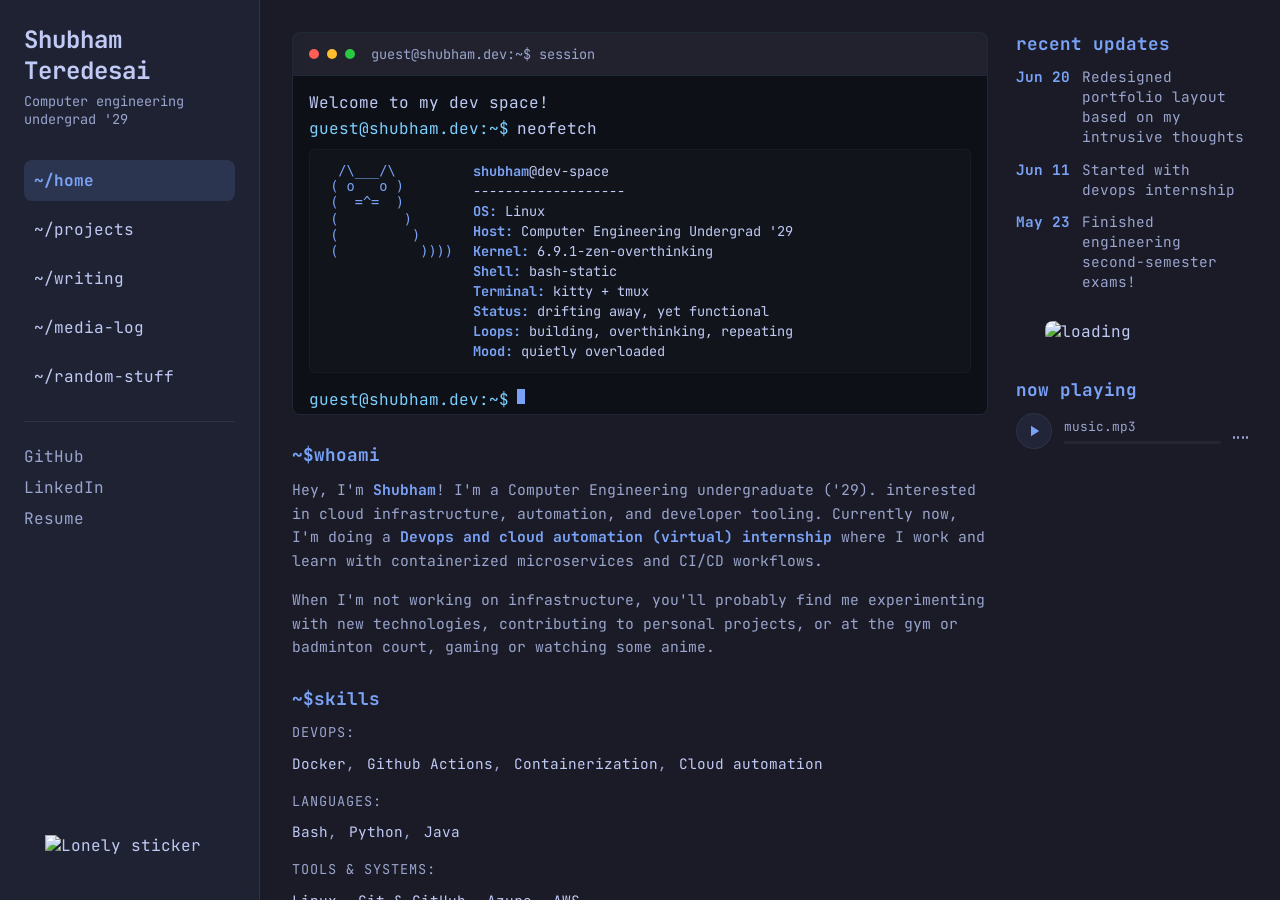
==== index.html @ e775e460 "Add files via upload" ====
<!doctype html>
<html lang="en">
  <head>
    <meta charset="UTF-8" />
    <meta name="viewport" content="width=device-width, initial-scale=1.0" />
    <title>Shubham | Dev Space</title>
    <link rel="preconnect" href="https://fonts.googleapis.com" />
    <link rel="preconnect" href="https://fonts.gstatic.com" crossorigin />
    <link
      href="https://fonts.googleapis.com/css2?family=JetBrains+Mono:ital,wght@0,100..800;1,100..800&display=swap"
      rel="stylesheet"
    />
    <link rel="stylesheet" href="style.css" />
  </head>
  <body>
    <!-- SIDEBAR -->
    <aside class="sidebar">
      <div class="sidebar-header">
        <h2>Shubham Teredesai</h2>
        <p>Computer engineering undergrad '29</p>
      </div>

      <nav class="sidebar-nav">
        <a class="nav-link active" data-tab="home">~/home</a>
        <a class="nav-link" data-tab="projects">~/projects</a>
        <a class="nav-link" data-tab="writing">~/writing</a>
        <a class="nav-link" data-tab="media-log">~/media-log</a>
        <a class="nav-link" data-tab="random-stuff">~/random-stuff</a>
      </nav>

      <div class="sidebar-divider"></div>

      <div class="sidebar-links">
        <a href="https://github.com/iamclickify" target="_blank" rel="noopener"
          >GitHub</a
        >
        <a
          href="https://www.linkedin.com/in/shubham-teredesai/"
          target="_blank"
          rel="noopener"
          >LinkedIn</a
        >
        <a href="#">Resume</a>
      </div>

      <div class="sidebar-gif">
        <img src="assets/lonely-lonely-lonely.gif" alt="Lonely sticker" />
      </div>
    </aside>

    <!-- MAIN -->
    <main class="main">
      <div class="home-grid">
        <!-- CENTER COLUMN (WIDE) -->
        <div class="center-column">
          <!-- TERMINAL -->
          <section class="terminal-module">
            <div class="terminal-header">
              <span class="dot red"></span>
              <span class="dot yellow"></span>
              <span class="dot green"></span>
              <span class="terminal-title">guest@shubham.dev:~$ session</span>
            </div>

            <div class="terminal" id="terminal-body">
              <div id="terminal-output">
                <div class="line-msg">Welcome to my dev space!</div>
                <div class="line">
                  <span class="prompt">guest@shubham.dev:~$</span>
                  <span class="cmd">neofetch</span>
                </div>

                <div class="neofetch-container">
                  <pre class="neofetch-logo">
  /\___/\
 ( o   o )
 (  =^=  )
 (        )
 (         )
 (          ))))
                </pre
                  >
                  <div class="neofetch-info">
                    <div><span class="info-label">shubham</span>@dev-space</div>
                    <div>-------------------</div>
                    <div><span class="info-label">OS:</span> Linux</div>
                    <div>
                      <span class="info-label">Host:</span> Computer Engineering
                      Undergrad '29
                    </div>
                    <div>
                      <span class="info-label">Kernel:</span>
                      6.9.1-zen-overthinking
                    </div>
                    <div>
                      <span class="info-label">Shell:</span> bash-static
                    </div>
                    <div>
                      <span class="info-label">Terminal:</span> kitty + tmux
                    </div>
                    <div>
                      <span class="info-label">Status:</span> drifting away, yet
                      functional
                    </div>
                    <div>
                      <span class="info-label">Loops:</span> building,
                      overthinking, repeating
                    </div>
                    <div>
                      <span class="info-label">Mood:</span> quietly overloaded
                    </div>
                  </div>
                </div>
              </div>

              <div class="line">
                <span class="prompt">guest@shubham.dev:~$</span>
                <span class="cursor"></span>
              </div>
            </div>
          </section>

          <!-- BIO -->
          <section class="bio-module">
            <h3>~$whoami</h3>
            <div class="bio-content">
              <p>
                Hey, I'm <span class="highlight">Shubham</span>! I'm a Computer
                Engineering undergraduate ('29). interested in cloud
                infrastructure, automation, and developer tooling. Currently
                now, I'm doing a
                <span class="highlight"
                  >Devops and cloud automation (virtual) internship</span
                >
                where I work and learn with containerized microservices and
                CI/CD workflows.
              </p>
              <p>
                When I'm not working on infrastructure, you'll
                probably find me experimenting with new technologies,
                contributing to personal projects, or at the gym or badminton
                court, gaming or watching some anime.
              </p>
            </div>
          </section>

          <!-- SKILLS -->
          <section class="skills-module">
            <h3>~$skills</h3>
            <div class="skills-content">
              <div class="skills-group">
                <span class="skills-group-title">devops:</span>
                <div class="skills-list">
                  <span class="skill-badge">Docker</span>
                  <span class="skill-badge">Github Actions</span>
                  <span class="skill-badge">Containerization</span>
                  <span class="skill-badge">Cloud automation</span>
                </div>
              </div>
              <div class="skills-group">
                <span class="skills-group-title">languages:</span>
                <div class="skills-list">
                  <span class="skill-badge">Bash</span>
                  <span class="skill-badge">Python</span>
                  <span class="skill-badge">Java</span>
                </div>
              </div>
              <div class="skills-group">
                <span class="skills-group-title">tools & systems:</span>
                <div class="skills-list">
                  <span class="skill-badge">Linux</span>
                  <span class="skill-badge">Git & GitHub</span>
                  <span class="skill-badge">Azure</span>
                  <span class="skill-badge">AWS</span>
                </div>
              </div>
            </div>
          </section>
        </div>

        <!-- RIGHT COLUMN (NARROW) -->
        <div class="right-column">
          <!-- RECENT UPDATES -->
          <section class="updates-module">
            <h3>recent updates</h3>
            <ul class="updates-list">
              <li>
                <span class="update-date">Jun 20</span>
                <span class="update-text"
                  >Redesigned portfolio layout based on my intrusive
                  thoughts</span
                >
              </li>

              <li>
                <span class="update-date">Jun 11</span>
                <span class="update-text">Started with devops internship</span>
              </li>
              <li>
                <span class="update-date">May 23</span>
                <span class="update-text"
                  >Finished engineering second-semester exams!</span
                >
              </li>
            </ul>
          </section>

          <!-- COZY GIF -->
          <div class="cozy-gif-container">
            <img src="assets/hii-hello.gif" alt="loading" />
          </div>

          <!-- NOW PLAYING -->
          <section class="music-module">
            <h3>now playing</h3>
            <div class="music-player">
              <audio
                id="audio-player"
                src="assets/Prayer Instrumental 128KBPS.mp3"
                loop
              ></audio>

              <button class="music-btn" id="play-btn" aria-label="Play/Pause">
                <svg class="play-icon" viewBox="0 0 24 24" id="play-icon">
                  <path d="M8 5v14l11-7z" fill="currentColor" />
                </svg>
                <svg
                  class="pause-icon hidden"
                  viewBox="0 0 24 24"
                  id="pause-icon"
                >
                  <path
                    d="M6 19h4V5H6v14zm8-14v14h4V5h-4z"
                    fill="currentColor"
                  />
                </svg>
              </button>

              <div class="music-details">
                <span class="music-title">music.mp3</span>
                <div class="music-progress" id="progress-container">
                  <div class="music-progress-bar" id="progress-bar"></div>
                </div>
              </div>

              <div class="music-visualizer" id="visualizer">
                <span class="bar"></span>
                <span class="bar"></span>
                <span class="bar"></span>
                <span class="bar"></span>
              </div>
            </div>
          </section>
        </div>
      </div>
    </main>

    <script src="script.js"></script>
  </body>
</html>
---- style.css ----
:root {
  --bg: #1a1b26;
  --text: #c0caf5;
  --text-muted: #9aa5ce;
  --accent: #7aa2f7;
  --ok: #3fb950;
  --warn: #d29922;
  --error: #f85149;
}

/* RESET */
* {
  margin: 0;
  padding: 0;
  box-sizing: border-box;
}

/* LAYOUT ROOT */
body {
  display: flex;
  height: 100vh;
  font-family: "JetBrains Mono", monospace;
  background: var(--bg);
  color: var(--text);
  overflow: hidden;
}

/* SIDEBAR */
.sidebar {
  width: 260px;
  flex-shrink: 0;
  height: 100vh;

  padding: 24px;

  display: flex;
  flex-direction: column;

  background: rgba(36, 40, 59, 0.6);
  backdrop-filter: blur(10px);
  border-right: 1px solid rgba(65, 72, 104, 0.5);
}

.sidebar-header p {
  color: var(--text-muted);
  margin-top: 6px;
  font-size: 0.85rem;
}

.sidebar-nav {
  margin-top: 32px;
  display: flex;
  flex-direction: column;
  gap: 8px;
}

.nav-link {
  color: var(--text);
  text-decoration: none;
  padding: 10px;
  border-radius: 8px;
  cursor: pointer;
  transition: background 0.2s ease, color 0.2s ease;
}

.nav-link:hover {
  background: rgba(255, 255, 255, 0.05);
}

.nav-link.active {
  background: rgba(122, 162, 247, 0.15);
  color: var(--accent);
  font-weight: bold;
}

.sidebar-divider {
  height: 1px;
  margin: 24px 0;
  background: rgba(65, 72, 104, 0.4);
}

.sidebar-links a {
  display: block;
  margin-bottom: 10px;
  color: var(--text-muted);
  text-decoration: none;
  transition: color 0.2s ease;
}

.sidebar-links a:hover {
  color: var(--accent);
}

.sidebar-gif {
  margin-top: auto;
  margin-bottom: 20px;
  border-radius: 8px;
  overflow: hidden;
  display: flex;
  justify-content: center;
  align-items: center;
  background: transparent;
}

.sidebar-gif img {
  width: 170px;
  height: auto;
  display: block;
  object-fit: contain;
}

.sidebar-status {
  color: var(--text-muted);
}

.sidebar-status .status-title {
  color: var(--accent);
  text-transform: uppercase;
  font-size: 0.75rem;
  letter-spacing: 1px;
  margin-bottom: 4px;
}

/* MAIN */
.main {
  flex: 1;
  padding: 32px;
  overflow-y: auto;
}

/* GRID SYSTEM */
.home-grid {
  display: grid;
  grid-template-columns: 2.25fr 0.75fr;
  gap: 28px;
  max-width: 1100px;
  margin: 0 auto;
}

/* COLUMNS */
.center-column, .right-column {
  display: flex;
  flex-direction: column;
  gap: 28px;
}

/* TERMINAL MODULE */
.terminal-module {
  display: flex;
  flex-direction: column;
}

.terminal-header {
  display: flex;
  align-items: center;
  gap: 8px;

  padding: 12px 16px;
  background: rgba(255,255,255,0.03);
  border: 1px solid #1f2937;
  border-bottom: none;
  border-top-left-radius: 8px;
  border-top-right-radius: 8px;
}

.dot {
  width: 10px;
  height: 10px;
  border-radius: 50%;
}

.red { background: #ff5f57; }
.yellow { background: #febc2e; }
.green { background: #28c840; }

.terminal-title {
  margin-left: 8px;
  color: var(--text-muted);
  font-size: 0.85rem;
}

/* TERMINAL MAIN */
.terminal {
  padding: 16px;
  background: #0d1117;
  border: 1px solid #1f2937;
  border-bottom-left-radius: 8px;
  border-bottom-right-radius: 8px;
  display: flex;
  flex-direction: column;
  gap: 8px;
  height: 340px;
  overflow-y: auto;
  
  /* HIDE SCROLLBARS */
  scrollbar-width: none;
  -ms-overflow-style: none;
}

.terminal::-webkit-scrollbar {
  display: none;
}

/* TERMINAL CONTROLS */
.line, .line-msg {
  display: flex;
  gap: 8px;
  line-height: 1.4;
}

.line {
  color: var(--text-muted);
}

.line-msg {
  color: var(--text);
  margin-bottom: 4px;
}

.line-msg .highlight {
  color: var(--accent);
  font-weight: bold;
}

.prompt { color: #7dcfff; }
.cmd { color: var(--text); }

.neofetch-container {
  display: flex;
  gap: 20px;
  margin: 8px 0;
  padding: 12px;
  background: rgba(255,255,255,0.02);
  border-radius: 6px;
  border: 1px solid rgba(255,255,255,0.03);
  font-size: 0.85rem;
}

.neofetch-logo {
  color: var(--accent);
  white-space: pre;
  line-height: 1.2;
}

.neofetch-info {
  display: flex;
  flex-direction: column;
  gap: 2px;
}

.info-label {
  color: var(--accent);
  font-weight: bold;
}

/* TERMINAL CURSOR */
.cursor {
  display: inline-block;
  width: 8px;
  height: 15px;
  background: var(--accent);
  animation: blink 1s step-end infinite;
  vertical-align: middle;
}

@keyframes blink {
  50% { opacity: 0; }
}

/* GENERAL MODULE TITLES (BACKGROUND COMPONENTS) */
.bio-module h3,
.updates-module h3,
.music-module h3 {
  color: var(--accent);
  margin-bottom: 12px;
  font-size: 1.1rem;
  text-transform: lowercase;
}

/* BIO MODULE */
.bio-content {
  font-size: 0.92rem;
  line-height: 1.6;
  color: var(--text-muted);
}

.bio-content p {
  margin-bottom: 16px;
}

.bio-content p:last-child {
  margin-bottom: 0;
}

.bio-content .highlight {
  color: var(--accent);
  font-weight: bold;
}

/* UPDATES LIST */
.updates-list {
  display: flex;
  flex-direction: column;
  gap: 12px;
  list-style: none;
}

.updates-list li {
  display: flex;
  gap: 12px;
  font-size: 0.9rem;
  line-height: 1.4;
}

.update-date {
  color: var(--accent);
  font-weight: bold;
  white-space: nowrap;
}

.update-text {
  color: var(--text-muted);
}

/* COZY GIF CONTAINER */
.cozy-gif-container {
  display: flex;
  justify-content: center;
  align-items: center;
  width: 100%;
  margin-bottom: 8px;
}

.cozy-gif-container img {
  width: 75%;
  height: auto;
  border-radius: 8px;
  display: block;
}

/* MUSIC PLAYER (BACKGROUND INTEGRATED) */
.music-player {
  display: flex;
  align-items: center;
  gap: 12px;
  background: transparent;
  width: 100%;
}

.music-btn {
  background: rgba(122, 162, 247, 0.08);
  border: 1px solid rgba(65, 72, 104, 0.35);
  border-radius: 50%;
  width: 36px;
  height: 36px;
  display: flex;
  justify-content: center;
  align-items: center;
  color: var(--accent);
  cursor: pointer;
  transition: all 0.25s ease;
  flex-shrink: 0;
}

.music-btn:hover {
  background: rgba(122, 162, 247, 0.18);
  border-color: var(--accent);
  transform: scale(1.05);
}

.music-btn svg {
  width: 18px;
  height: 18px;
}

.music-btn svg.hidden {
  display: none;
}

.music-details {
  flex: 1;
  display: flex;
  flex-direction: column;
  gap: 6px;
  min-width: 0;
}

.music-title {
  font-size: 0.8rem;
  color: var(--text-muted);
  font-family: "JetBrains Mono", monospace;
  white-space: nowrap;
  overflow: hidden;
  text-overflow: ellipsis;
}

.music-progress {
  height: 3px;
  background: rgba(255, 255, 255, 0.05);
  border-radius: 1.5px;
  position: relative;
  cursor: pointer;
  width: 100%;
}

.music-progress-bar {
  height: 100%;
  background: var(--accent);
  width: 0%;
  border-radius: 1.5px;
  transition: width 0.1s linear;
}

/* MUSIC VISUALIZER WAVE */
.music-visualizer {
  display: flex;
  align-items: flex-end;
  gap: 2.5px;
  height: 16px;
  flex-shrink: 0;
}

.music-visualizer .bar {
  width: 2px;
  height: 3px;
  background: var(--text-muted);
  border-radius: 1px;
  transition: height 0.2s ease;
}

/* Equalizer bounce only when parent has .playing */
.music-visualizer.playing .bar {
  background: var(--accent);
  animation: visualizerBounce 0.8s ease-in-out infinite alternate;
}

@keyframes visualizerBounce {
  0% { height: 3px; }
  100% { height: 16px; }
}

.music-visualizer .bar:nth-child(1) { animation-delay: 0.1s; }
.music-visualizer .bar:nth-child(2) { animation-delay: 0.4s; }
.music-visualizer .bar:nth-child(3) { animation-delay: 0.2s; }
.music-visualizer .bar:nth-child(4) { animation-delay: 0.5s; }

/* RESPONSIVE DESIGN */
@media (max-width: 1024px) {
  .home-grid {
    grid-template-columns: 1fr;
    gap: 32px;
  }
}

@media (max-width: 768px) {
  body {
    flex-direction: column;
    height: auto;
    overflow-y: auto;
  }
  .sidebar {
    width: 100%;
    height: auto;
    border-right: none;
    border-bottom: 1px solid rgba(65, 72, 104, 0.5);
  }
  .sidebar-status {
    margin-top: 16px;
  }
  .main {
    padding: 20px;
  }
}

/* SKILLS MODULE */
.skills-module h3 {
  color: var(--accent);
  margin-bottom: 12px;
  font-size: 1.1rem;
  text-transform: lowercase;
}

.skills-content {
  display: flex;
  flex-direction: column;
  gap: 16px;
  font-size: 0.92rem;
  line-height: 1.6;
}

.skills-group {
  display: flex;
  flex-direction: column;
  gap: 8px;
}

.skills-group-title {
  color: var(--text-muted);
  font-size: 0.85rem;
  text-transform: uppercase;
  letter-spacing: 1px;
}

.skills-list {
  display: flex;
  flex-wrap: wrap;
  gap: 8px 12px;
}

.skill-badge {
  color: var(--text);
  font-size: 0.9rem;
}

.skill-badge:not(:last-child)::after {
  content: ",";
  color: var(--text-muted);
}
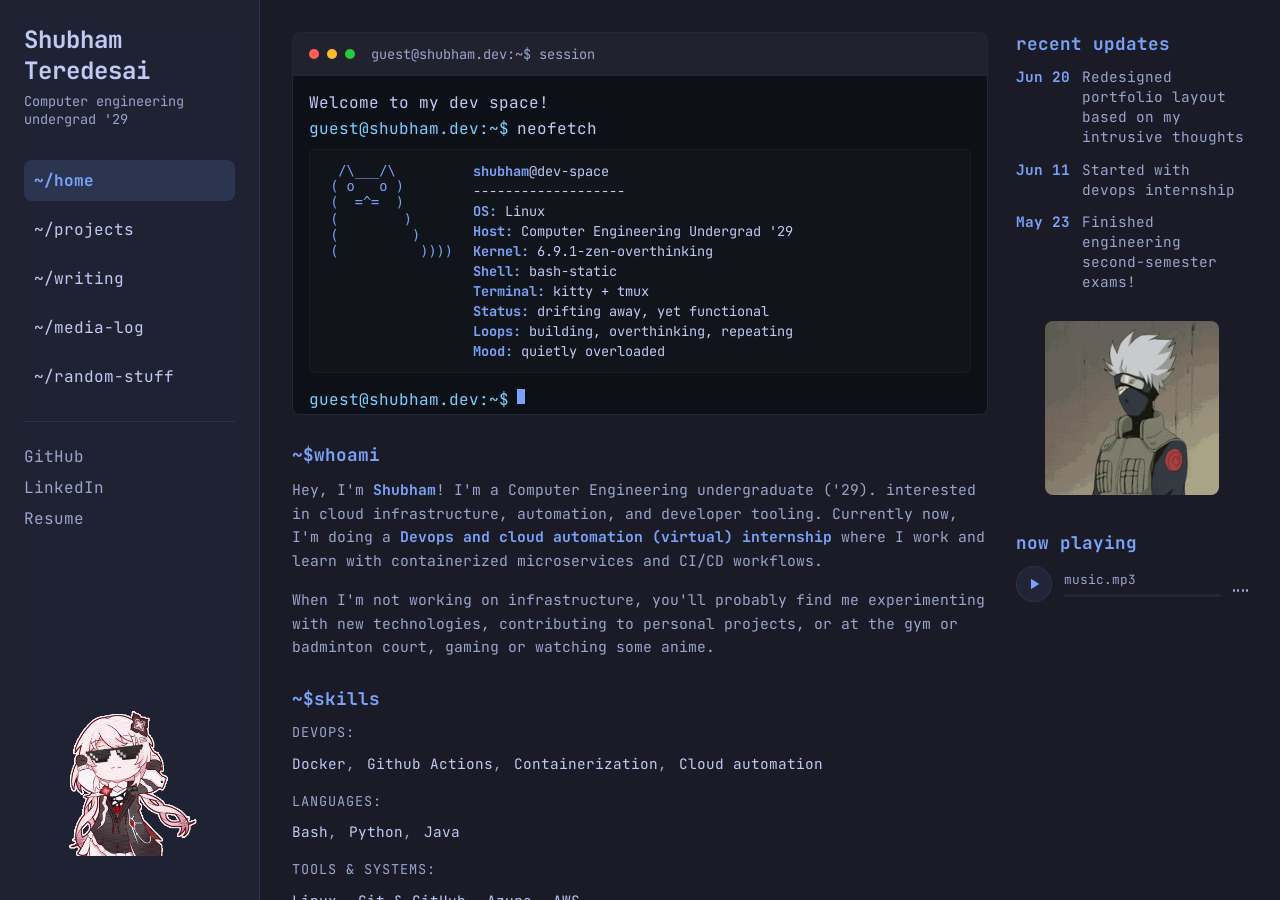
==== commit 6d2833ac: "added pages" ====
--- a/index.html
+++ b/index.html
@@ -10,7 +10,7 @@
       href="https://fonts.googleapis.com/css2?family=JetBrains+Mono:ital,wght@0,100..800;1,100..800&display=swap"
       rel="stylesheet"
     />
-    <link rel="stylesheet" href="style.css" />
+    <link rel="stylesheet" href="css/style.css" />
   </head>
   <body>
     <!-- SIDEBAR -->
@@ -21,11 +21,11 @@
       </div>
 
       <nav class="sidebar-nav">
-        <a class="nav-link active" data-tab="home">~/home</a>
-        <a class="nav-link" data-tab="projects">~/projects</a>
-        <a class="nav-link" data-tab="writing">~/writing</a>
-        <a class="nav-link" data-tab="media-log">~/media-log</a>
-        <a class="nav-link" data-tab="random-stuff">~/random-stuff</a>
+        <a class="nav-link active" href="index.html" data-tab="home">~/home</a>
+        <a class="nav-link" href="pages/projects.html" data-tab="projects">~/projects</a>
+        <a class="nav-link" href="pages/writing.html" data-tab="writing">~/writing</a>
+        <a class="nav-link" href="pages/media-log.html" data-tab="media-log">~/media-log</a>
+        <a class="nav-link" href="pages/random-stuff.html" data-tab="random-stuff">~/random-stuff</a>
       </nav>
 
       <div class="sidebar-divider"></div>
@@ -255,6 +255,6 @@
       </div>
     </main>
 
-    <script src="script.js"></script>
+    <script src="js/script.js"></script>
   </body>
 </html>
--- a/css/style.css
+++ b/css/style.css
@@ -0,0 +1,518 @@
+:root {
+  --bg: #1a1b26;
+  --text: #c0caf5;
+  --text-muted: #9aa5ce;
+  --accent: #7aa2f7;
+  --ok: #3fb950;
+  --warn: #d29922;
+  --error: #f85149;
+}
+
+/* RESET */
+* {
+  margin: 0;
+  padding: 0;
+  box-sizing: border-box;
+}
+
+/* LAYOUT ROOT */
+body {
+  display: flex;
+  height: 100vh;
+  font-family: "JetBrains Mono", monospace;
+  background: var(--bg);
+  color: var(--text);
+  overflow: hidden;
+}
+
+/* SIDEBAR */
+.sidebar {
+  width: 260px;
+  flex-shrink: 0;
+  height: 100vh;
+
+  padding: 24px;
+
+  display: flex;
+  flex-direction: column;
+
+  background: rgba(36, 40, 59, 0.6);
+  backdrop-filter: blur(10px);
+  border-right: 1px solid rgba(65, 72, 104, 0.5);
+}
+
+.sidebar-header p {
+  color: var(--text-muted);
+  margin-top: 6px;
+  font-size: 0.85rem;
+}
+
+.sidebar-nav {
+  margin-top: 32px;
+  display: flex;
+  flex-direction: column;
+  gap: 8px;
+}
+
+.nav-link {
+  color: var(--text);
+  text-decoration: none;
+  padding: 10px;
+  border-radius: 8px;
+  cursor: pointer;
+  transition: background 0.2s ease, color 0.2s ease;
+}
+
+.nav-link:hover {
+  background: rgba(255, 255, 255, 0.05);
+}
+
+.nav-link.active {
+  background: rgba(122, 162, 247, 0.15);
+  color: var(--accent);
+  font-weight: bold;
+}
+
+.sidebar-divider {
+  height: 1px;
+  margin: 24px 0;
+  background: rgba(65, 72, 104, 0.4);
+}
+
+.sidebar-links a {
+  display: block;
+  margin-bottom: 10px;
+  color: var(--text-muted);
+  text-decoration: none;
+  transition: color 0.2s ease;
+}
+
+.sidebar-links a:hover {
+  color: var(--accent);
+}
+
+.sidebar-gif {
+  margin-top: auto;
+  margin-bottom: 20px;
+  border-radius: 8px;
+  overflow: hidden;
+  display: flex;
+  justify-content: center;
+  align-items: center;
+  background: transparent;
+}
+
+.sidebar-gif img {
+  width: 170px;
+  height: auto;
+  display: block;
+  object-fit: contain;
+}
+
+.sidebar-status {
+  color: var(--text-muted);
+}
+
+.sidebar-status .status-title {
+  color: var(--accent);
+  text-transform: uppercase;
+  font-size: 0.75rem;
+  letter-spacing: 1px;
+  margin-bottom: 4px;
+}
+
+/* MAIN */
+.main {
+  flex: 1;
+  padding: 32px;
+  overflow-y: auto;
+}
+
+/* GRID SYSTEM */
+.home-grid {
+  display: grid;
+  grid-template-columns: 2.25fr 0.75fr;
+  gap: 28px;
+  max-width: 1100px;
+  margin: 0 auto;
+}
+
+/* COLUMNS */
+.center-column, .right-column {
+  display: flex;
+  flex-direction: column;
+  gap: 28px;
+}
+
+/* TERMINAL MODULE */
+.terminal-module {
+  display: flex;
+  flex-direction: column;
+}
+
+.terminal-header {
+  display: flex;
+  align-items: center;
+  gap: 8px;
+
+  padding: 12px 16px;
+  background: rgba(255,255,255,0.03);
+  border: 1px solid #1f2937;
+  border-bottom: none;
+  border-top-left-radius: 8px;
+  border-top-right-radius: 8px;
+}
+
+.dot {
+  width: 10px;
+  height: 10px;
+  border-radius: 50%;
+}
+
+.red { background: #ff5f57; }
+.yellow { background: #febc2e; }
+.green { background: #28c840; }
+
+.terminal-title {
+  margin-left: 8px;
+  color: var(--text-muted);
+  font-size: 0.85rem;
+}
+
+/* TERMINAL MAIN */
+.terminal {
+  padding: 16px;
+  background: #0d1117;
+  border: 1px solid #1f2937;
+  border-bottom-left-radius: 8px;
+  border-bottom-right-radius: 8px;
+  display: flex;
+  flex-direction: column;
+  gap: 8px;
+  height: 340px;
+  overflow-y: auto;
+  
+  /* HIDE SCROLLBARS */
+  scrollbar-width: none;
+  -ms-overflow-style: none;
+}
+
+.terminal::-webkit-scrollbar {
+  display: none;
+}
+
+/* TERMINAL CONTROLS */
+.line, .line-msg {
+  display: flex;
+  gap: 8px;
+  line-height: 1.4;
+}
+
+.line {
+  color: var(--text-muted);
+}
+
+.line-msg {
+  color: var(--text);
+  margin-bottom: 4px;
+}
+
+.line-msg .highlight {
+  color: var(--accent);
+  font-weight: bold;
+}
+
+.prompt { color: #7dcfff; }
+.cmd { color: var(--text); }
+
+.neofetch-container {
+  display: flex;
+  gap: 20px;
+  margin: 8px 0;
+  padding: 12px;
+  background: rgba(255,255,255,0.02);
+  border-radius: 6px;
+  border: 1px solid rgba(255,255,255,0.03);
+  font-size: 0.85rem;
+}
+
+.neofetch-logo {
+  color: var(--accent);
+  white-space: pre;
+  line-height: 1.2;
+}
+
+.neofetch-info {
+  display: flex;
+  flex-direction: column;
+  gap: 2px;
+}
+
+.info-label {
+  color: var(--accent);
+  font-weight: bold;
+}
+
+/* TERMINAL CURSOR */
+.cursor {
+  display: inline-block;
+  width: 8px;
+  height: 15px;
+  background: var(--accent);
+  animation: blink 1s step-end infinite;
+  vertical-align: middle;
+}
+
+@keyframes blink {
+  50% { opacity: 0; }
+}
+
+/* GENERAL MODULE TITLES (BACKGROUND COMPONENTS) */
+.bio-module h3,
+.updates-module h3,
+.music-module h3 {
+  color: var(--accent);
+  margin-bottom: 12px;
+  font-size: 1.1rem;
+  text-transform: lowercase;
+}
+
+/* BIO MODULE */
+.bio-content {
+  font-size: 0.92rem;
+  line-height: 1.6;
+  color: var(--text-muted);
+}
+
+.bio-content p {
+  margin-bottom: 16px;
+}
+
+.bio-content p:last-child {
+  margin-bottom: 0;
+}
+
+.bio-content .highlight {
+  color: var(--accent);
+  font-weight: bold;
+}
+
+/* UPDATES LIST */
+.updates-list {
+  display: flex;
+  flex-direction: column;
+  gap: 12px;
+  list-style: none;
+}
+
+.updates-list li {
+  display: flex;
+  gap: 12px;
+  font-size: 0.9rem;
+  line-height: 1.4;
+}
+
+.update-date {
+  color: var(--accent);
+  font-weight: bold;
+  white-space: nowrap;
+}
+
+.update-text {
+  color: var(--text-muted);
+}
+
+/* COZY GIF CONTAINER */
+.cozy-gif-container {
+  display: flex;
+  justify-content: center;
+  align-items: center;
+  width: 100%;
+  margin-bottom: 8px;
+}
+
+.cozy-gif-container img {
+  width: 75%;
+  height: auto;
+  border-radius: 8px;
+  display: block;
+}
+
+/* MUSIC PLAYER (BACKGROUND INTEGRATED) */
+.music-player {
+  display: flex;
+  align-items: center;
+  gap: 12px;
+  background: transparent;
+  width: 100%;
+}
+
+.music-btn {
+  background: rgba(122, 162, 247, 0.08);
+  border: 1px solid rgba(65, 72, 104, 0.35);
+  border-radius: 50%;
+  width: 36px;
+  height: 36px;
+  display: flex;
+  justify-content: center;
+  align-items: center;
+  color: var(--accent);
+  cursor: pointer;
+  transition: all 0.25s ease;
+  flex-shrink: 0;
+}
+
+.music-btn:hover {
+  background: rgba(122, 162, 247, 0.18);
+  border-color: var(--accent);
+  transform: scale(1.05);
+}
+
+.music-btn svg {
+  width: 18px;
+  height: 18px;
+}
+
+.music-btn svg.hidden {
+  display: none;
+}
+
+.music-details {
+  flex: 1;
+  display: flex;
+  flex-direction: column;
+  gap: 6px;
+  min-width: 0;
+}
+
+.music-title {
+  font-size: 0.8rem;
+  color: var(--text-muted);
+  font-family: "JetBrains Mono", monospace;
+  white-space: nowrap;
+  overflow: hidden;
+  text-overflow: ellipsis;
+}
+
+.music-progress {
+  height: 3px;
+  background: rgba(255, 255, 255, 0.05);
+  border-radius: 1.5px;
+  position: relative;
+  cursor: pointer;
+  width: 100%;
+}
+
+.music-progress-bar {
+  height: 100%;
+  background: var(--accent);
+  width: 0%;
+  border-radius: 1.5px;
+  transition: width 0.1s linear;
+}
+
+/* MUSIC VISUALIZER WAVE */
+.music-visualizer {
+  display: flex;
+  align-items: flex-end;
+  gap: 2.5px;
+  height: 16px;
+  flex-shrink: 0;
+}
+
+.music-visualizer .bar {
+  width: 2px;
+  height: 3px;
+  background: var(--text-muted);
+  border-radius: 1px;
+  transition: height 0.2s ease;
+}
+
+/* Equalizer bounce only when parent has .playing */
+.music-visualizer.playing .bar {
+  background: var(--accent);
+  animation: visualizerBounce 0.8s ease-in-out infinite alternate;
+}
+
+@keyframes visualizerBounce {
+  0% { height: 3px; }
+  100% { height: 16px; }
+}
+
+.music-visualizer .bar:nth-child(1) { animation-delay: 0.1s; }
+.music-visualizer .bar:nth-child(2) { animation-delay: 0.4s; }
+.music-visualizer .bar:nth-child(3) { animation-delay: 0.2s; }
+.music-visualizer .bar:nth-child(4) { animation-delay: 0.5s; }
+
+/* RESPONSIVE DESIGN */
+@media (max-width: 1024px) {
+  .home-grid {
+    grid-template-columns: 1fr;
+    gap: 32px;
+  }
+}
+
+@media (max-width: 768px) {
+  body {
+    flex-direction: column;
+    height: auto;
+    overflow-y: auto;
+  }
+  .sidebar {
+    width: 100%;
+    height: auto;
+    border-right: none;
+    border-bottom: 1px solid rgba(65, 72, 104, 0.5);
+  }
+  .sidebar-status {
+    margin-top: 16px;
+  }
+  .main {
+    padding: 20px;
+  }
+}
+
+/* SKILLS MODULE */
+.skills-module h3 {
+  color: var(--accent);
+  margin-bottom: 12px;
+  font-size: 1.1rem;
+  text-transform: lowercase;
+}
+
+.skills-content {
+  display: flex;
+  flex-direction: column;
+  gap: 16px;
+  font-size: 0.92rem;
+  line-height: 1.6;
+}
+
+.skills-group {
+  display: flex;
+  flex-direction: column;
+  gap: 8px;
+}
+
+.skills-group-title {
+  color: var(--text-muted);
+  font-size: 0.85rem;
+  text-transform: uppercase;
+  letter-spacing: 1px;
+}
+
+.skills-list {
+  display: flex;
+  flex-wrap: wrap;
+  gap: 8px 12px;
+}
+
+.skill-badge {
+  color: var(--text);
+  font-size: 0.9rem;
+}
+
+.skill-badge:not(:last-child)::after {
+  content: ",";
+  color: var(--text-muted);
+}
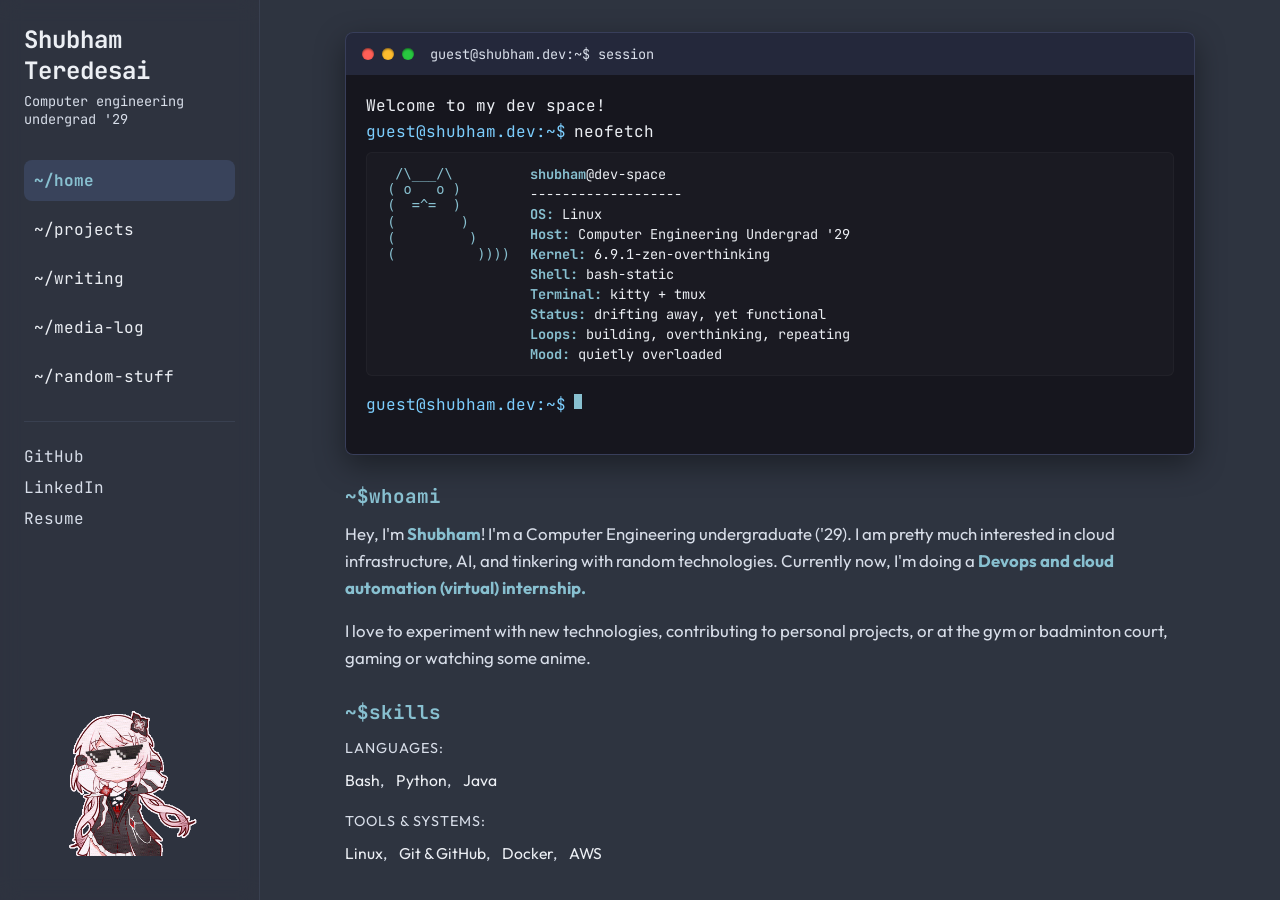
==== commit 61ae0d28: "Changed theme, increased font, removed rightbar with kakashi gif and music" ====
--- a/index.html
+++ b/index.html
@@ -7,7 +7,7 @@
     <link rel="preconnect" href="https://fonts.googleapis.com" />
     <link rel="preconnect" href="https://fonts.gstatic.com" crossorigin />
     <link
-      href="https://fonts.googleapis.com/css2?family=JetBrains+Mono:ital,wght@0,100..800;1,100..800&display=swap"
+      href="https://fonts.googleapis.com/css2?family=Outfit:wght@300;400;500;600;700&family=Inter:wght@300;400;500;600;700&family=JetBrains+Mono:ital,wght@0,100..800;1,100..800&display=swap"
       rel="stylesheet"
     />
     <link rel="stylesheet" href="css/style.css" />
@@ -22,10 +22,21 @@
 
       <nav class="sidebar-nav">
         <a class="nav-link active" href="index.html" data-tab="home">~/home</a>
-        <a class="nav-link" href="pages/projects.html" data-tab="projects">~/projects</a>
-        <a class="nav-link" href="pages/writing.html" data-tab="writing">~/writing</a>
-        <a class="nav-link" href="pages/media-log.html" data-tab="media-log">~/media-log</a>
-        <a class="nav-link" href="pages/random-stuff.html" data-tab="random-stuff">~/random-stuff</a>
+        <a class="nav-link" href="pages/projects.html" data-tab="projects"
+          >~/projects</a
+        >
+        <a class="nav-link" href="pages/writing.html" data-tab="writing"
+          >~/writing</a
+        >
+        <a class="nav-link" href="pages/media-log.html" data-tab="media-log"
+          >~/media-log</a
+        >
+        <a
+          class="nav-link"
+          href="pages/random-stuff.html"
+          data-tab="random-stuff"
+          >~/random-stuff</a
+        >
       </nav>
 
       <div class="sidebar-divider"></div>
@@ -40,7 +51,7 @@
           rel="noopener"
           >LinkedIn</a
         >
-        <a href="#">Resume</a>
+        <a href="assets/resume.pdf" target="_blank" rel="noopener">Resume</a>
       </div>
 
       <div class="sidebar-gif">
@@ -126,20 +137,17 @@
             <div class="bio-content">
               <p>
                 Hey, I'm <span class="highlight">Shubham</span>! I'm a Computer
-                Engineering undergraduate ('29). interested in cloud
-                infrastructure, automation, and developer tooling. Currently
+                Engineering undergraduate ('29). I am pretty much interested in cloud
+                infrastructure, AI, and tinkering with random technologies. Currently
                 now, I'm doing a
                 <span class="highlight"
-                  >Devops and cloud automation (virtual) internship</span
+                  >Devops and cloud automation (virtual) internship.</span
                 >
-                where I work and learn with containerized microservices and
-                CI/CD workflows.
               </p>
               <p>
-                When I'm not working on infrastructure, you'll
-                probably find me experimenting with new technologies,
-                contributing to personal projects, or at the gym or badminton
-                court, gaming or watching some anime.
+                I love to experiment with new technologies, contributing to
+                personal projects, or at the gym or badminton court, gaming or
+                watching some anime.
               </p>
             </div>
           </section>
@@ -148,15 +156,6 @@
           <section class="skills-module">
             <h3>~$skills</h3>
             <div class="skills-content">
-              <div class="skills-group">
-                <span class="skills-group-title">devops:</span>
-                <div class="skills-list">
-                  <span class="skill-badge">Docker</span>
-                  <span class="skill-badge">Github Actions</span>
-                  <span class="skill-badge">Containerization</span>
-                  <span class="skill-badge">Cloud automation</span>
-                </div>
-              </div>
               <div class="skills-group">
                 <span class="skills-group-title">languages:</span>
                 <div class="skills-list">
@@ -170,84 +169,9 @@
                 <div class="skills-list">
                   <span class="skill-badge">Linux</span>
                   <span class="skill-badge">Git & GitHub</span>
-                  <span class="skill-badge">Azure</span>
+                  <span class="skill-badge">Docker</span>
                   <span class="skill-badge">AWS</span>
                 </div>
-              </div>
-            </div>
-          </section>
-        </div>
-
-        <!-- RIGHT COLUMN (NARROW) -->
-        <div class="right-column">
-          <!-- RECENT UPDATES -->
-          <section class="updates-module">
-            <h3>recent updates</h3>
-            <ul class="updates-list">
-              <li>
-                <span class="update-date">Jun 20</span>
-                <span class="update-text"
-                  >Redesigned portfolio layout based on my intrusive
-                  thoughts</span
-                >
-              </li>
-
-              <li>
-                <span class="update-date">Jun 11</span>
-                <span class="update-text">Started with devops internship</span>
-              </li>
-              <li>
-                <span class="update-date">May 23</span>
-                <span class="update-text"
-                  >Finished engineering second-semester exams!</span
-                >
-              </li>
-            </ul>
-          </section>
-
-          <!-- COZY GIF -->
-          <div class="cozy-gif-container">
-            <img src="assets/hii-hello.gif" alt="loading" />
-          </div>
-
-          <!-- NOW PLAYING -->
-          <section class="music-module">
-            <h3>now playing</h3>
-            <div class="music-player">
-              <audio
-                id="audio-player"
-                src="assets/Prayer Instrumental 128KBPS.mp3"
-                loop
-              ></audio>
-
-              <button class="music-btn" id="play-btn" aria-label="Play/Pause">
-                <svg class="play-icon" viewBox="0 0 24 24" id="play-icon">
-                  <path d="M8 5v14l11-7z" fill="currentColor" />
-                </svg>
-                <svg
-                  class="pause-icon hidden"
-                  viewBox="0 0 24 24"
-                  id="pause-icon"
-                >
-                  <path
-                    d="M6 19h4V5H6v14zm8-14v14h4V5h-4z"
-                    fill="currentColor"
-                  />
-                </svg>
-              </button>
-
-              <div class="music-details">
-                <span class="music-title">music.mp3</span>
-                <div class="music-progress" id="progress-container">
-                  <div class="music-progress-bar" id="progress-bar"></div>
-                </div>
-              </div>
-
-              <div class="music-visualizer" id="visualizer">
-                <span class="bar"></span>
-                <span class="bar"></span>
-                <span class="bar"></span>
-                <span class="bar"></span>
               </div>
             </div>
           </section>
--- a/css/style.css
+++ b/css/style.css
@@ -1,11 +1,15 @@
 :root {
-  --bg: #1a1b26;
-  --text: #c0caf5;
-  --text-muted: #9aa5ce;
-  --accent: #7aa2f7;
-  --ok: #3fb950;
-  --warn: #d29922;
-  --error: #f85149;
+  --bg: #2e3440;
+  --text: #eceff4;
+  --text-muted: #d8dee9;
+  --accent: #88c0d0;
+  --ok: #a3be8c;
+  --warn: #ebcb8b;
+  --error: #bf616a;
+  --panel-bg: rgba(46, 52, 64, 0.65);
+  --border-color: rgba(76, 86, 106, 0.4);
+  --terminal-header-bg: rgba(46, 52, 64, 0.7);
+  --terminal-bg: rgba(36, 41, 51, 0.95);
 }
 
 /* RESET */
@@ -36,9 +40,9 @@
   display: flex;
   flex-direction: column;
 
-  background: rgba(36, 40, 59, 0.6);
+  background: var(--panel-bg);
   backdrop-filter: blur(10px);
-  border-right: 1px solid rgba(65, 72, 104, 0.5);
+  border-right: 1px solid var(--border-color);
 }
 
 .sidebar-header p {
@@ -76,7 +80,7 @@
 .sidebar-divider {
   height: 1px;
   margin: 24px 0;
-  background: rgba(65, 72, 104, 0.4);
+  background: var(--border-color);
 }
 
 .sidebar-links a {
@@ -130,24 +134,23 @@
 
 /* GRID SYSTEM */
 .home-grid {
-  display: grid;
-  grid-template-columns: 2.25fr 0.75fr;
+  max-width: 850px;
+  margin: 0 auto;
+}
+
+/* COLUMNS */
+.center-column {
+  display: flex;
+  flex-direction: column;
   gap: 28px;
-  max-width: 1100px;
-  margin: 0 auto;
-}
-
-/* COLUMNS */
-.center-column, .right-column {
-  display: flex;
-  flex-direction: column;
-  gap: 28px;
-}
-
-/* TERMINAL MODULE */
+}
+
 .terminal-module {
   display: flex;
   flex-direction: column;
+  box-shadow: 0 10px 30px rgba(0, 0, 0, 0.4);
+  border-radius: 8px;
+  overflow: hidden;
 }
 
 .terminal-header {
@@ -156,17 +159,18 @@
   gap: 8px;
 
   padding: 12px 16px;
-  background: rgba(255,255,255,0.03);
-  border: 1px solid #1f2937;
+  background: #24283b;
+  border: 1px solid #383e5a;
   border-bottom: none;
   border-top-left-radius: 8px;
   border-top-right-radius: 8px;
 }
 
 .dot {
-  width: 10px;
-  height: 10px;
+  width: 12px;
+  height: 12px;
   border-radius: 50%;
+  box-shadow: inset 0 1px 2px rgba(0,0,0,0.5);
 }
 
 .red { background: #ff5f57; }
@@ -181,15 +185,16 @@
 
 /* TERMINAL MAIN */
 .terminal {
-  padding: 16px;
-  background: #0d1117;
-  border: 1px solid #1f2937;
+  padding: 20px;
+  background: #16161e;
+  border: 1px solid #383e5a;
+  border-top: none;
   border-bottom-left-radius: 8px;
   border-bottom-right-radius: 8px;
   display: flex;
   flex-direction: column;
-  gap: 8px;
-  height: 340px;
+  gap: 10px;
+  height: 380px;
   overflow-y: auto;
   
   /* HIDE SCROLLBARS */
@@ -268,18 +273,17 @@
 }
 
 /* GENERAL MODULE TITLES (BACKGROUND COMPONENTS) */
-.bio-module h3,
-.updates-module h3,
-.music-module h3 {
+.bio-module h3 {
   color: var(--accent);
   margin-bottom: 12px;
-  font-size: 1.1rem;
+  font-size: 1.2rem;
   text-transform: lowercase;
 }
 
 /* BIO MODULE */
 .bio-content {
-  font-size: 0.92rem;
+  font-family: "Outfit", "Inter", sans-serif;
+  font-size: 1.05rem;
   line-height: 1.6;
   color: var(--text-muted);
 }
@@ -297,161 +301,7 @@
   font-weight: bold;
 }
 
-/* UPDATES LIST */
-.updates-list {
-  display: flex;
-  flex-direction: column;
-  gap: 12px;
-  list-style: none;
-}
-
-.updates-list li {
-  display: flex;
-  gap: 12px;
-  font-size: 0.9rem;
-  line-height: 1.4;
-}
-
-.update-date {
-  color: var(--accent);
-  font-weight: bold;
-  white-space: nowrap;
-}
-
-.update-text {
-  color: var(--text-muted);
-}
-
-/* COZY GIF CONTAINER */
-.cozy-gif-container {
-  display: flex;
-  justify-content: center;
-  align-items: center;
-  width: 100%;
-  margin-bottom: 8px;
-}
-
-.cozy-gif-container img {
-  width: 75%;
-  height: auto;
-  border-radius: 8px;
-  display: block;
-}
-
-/* MUSIC PLAYER (BACKGROUND INTEGRATED) */
-.music-player {
-  display: flex;
-  align-items: center;
-  gap: 12px;
-  background: transparent;
-  width: 100%;
-}
-
-.music-btn {
-  background: rgba(122, 162, 247, 0.08);
-  border: 1px solid rgba(65, 72, 104, 0.35);
-  border-radius: 50%;
-  width: 36px;
-  height: 36px;
-  display: flex;
-  justify-content: center;
-  align-items: center;
-  color: var(--accent);
-  cursor: pointer;
-  transition: all 0.25s ease;
-  flex-shrink: 0;
-}
-
-.music-btn:hover {
-  background: rgba(122, 162, 247, 0.18);
-  border-color: var(--accent);
-  transform: scale(1.05);
-}
-
-.music-btn svg {
-  width: 18px;
-  height: 18px;
-}
-
-.music-btn svg.hidden {
-  display: none;
-}
-
-.music-details {
-  flex: 1;
-  display: flex;
-  flex-direction: column;
-  gap: 6px;
-  min-width: 0;
-}
-
-.music-title {
-  font-size: 0.8rem;
-  color: var(--text-muted);
-  font-family: "JetBrains Mono", monospace;
-  white-space: nowrap;
-  overflow: hidden;
-  text-overflow: ellipsis;
-}
-
-.music-progress {
-  height: 3px;
-  background: rgba(255, 255, 255, 0.05);
-  border-radius: 1.5px;
-  position: relative;
-  cursor: pointer;
-  width: 100%;
-}
-
-.music-progress-bar {
-  height: 100%;
-  background: var(--accent);
-  width: 0%;
-  border-radius: 1.5px;
-  transition: width 0.1s linear;
-}
-
-/* MUSIC VISUALIZER WAVE */
-.music-visualizer {
-  display: flex;
-  align-items: flex-end;
-  gap: 2.5px;
-  height: 16px;
-  flex-shrink: 0;
-}
-
-.music-visualizer .bar {
-  width: 2px;
-  height: 3px;
-  background: var(--text-muted);
-  border-radius: 1px;
-  transition: height 0.2s ease;
-}
-
-/* Equalizer bounce only when parent has .playing */
-.music-visualizer.playing .bar {
-  background: var(--accent);
-  animation: visualizerBounce 0.8s ease-in-out infinite alternate;
-}
-
-@keyframes visualizerBounce {
-  0% { height: 3px; }
-  100% { height: 16px; }
-}
-
-.music-visualizer .bar:nth-child(1) { animation-delay: 0.1s; }
-.music-visualizer .bar:nth-child(2) { animation-delay: 0.4s; }
-.music-visualizer .bar:nth-child(3) { animation-delay: 0.2s; }
-.music-visualizer .bar:nth-child(4) { animation-delay: 0.5s; }
-
 /* RESPONSIVE DESIGN */
-@media (max-width: 1024px) {
-  .home-grid {
-    grid-template-columns: 1fr;
-    gap: 32px;
-  }
-}
-
 @media (max-width: 768px) {
   body {
     flex-direction: column;
@@ -476,15 +326,16 @@
 .skills-module h3 {
   color: var(--accent);
   margin-bottom: 12px;
-  font-size: 1.1rem;
+  font-size: 1.2rem;
   text-transform: lowercase;
 }
 
 .skills-content {
+  font-family: "Outfit", "Inter", sans-serif;
   display: flex;
   flex-direction: column;
   gap: 16px;
-  font-size: 0.92rem;
+  font-size: 1.05rem;
   line-height: 1.6;
 }
 
@@ -496,7 +347,7 @@
 
 .skills-group-title {
   color: var(--text-muted);
-  font-size: 0.85rem;
+  font-size: 0.9rem;
   text-transform: uppercase;
   letter-spacing: 1px;
 }
@@ -509,7 +360,7 @@
 
 .skill-badge {
   color: var(--text);
-  font-size: 0.9rem;
+  font-size: 0.98rem;
 }
 
 .skill-badge:not(:last-child)::after {
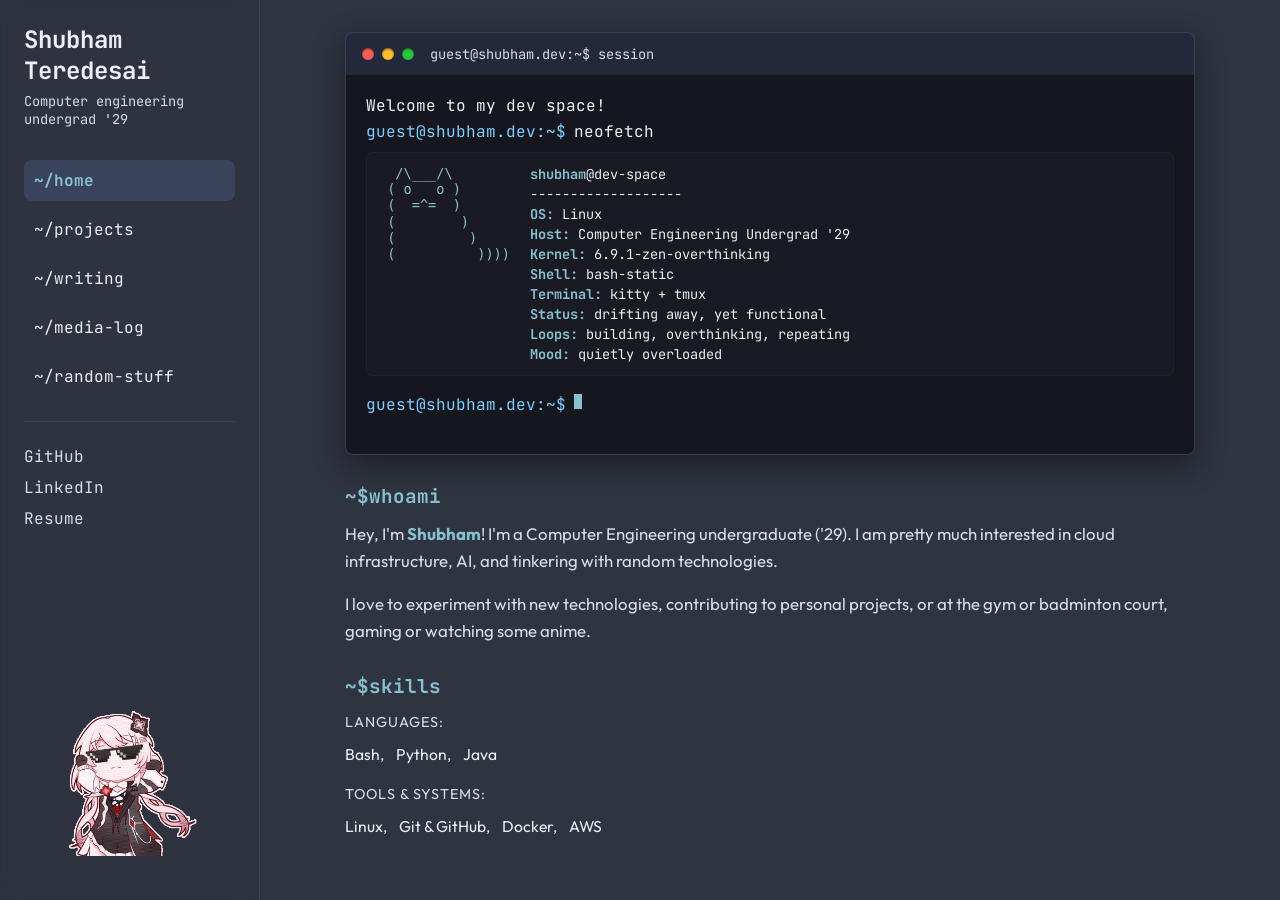
==== commit d463c085: "edited bio" ====
--- a/index.html
+++ b/index.html
@@ -25,7 +25,7 @@
         <a class="nav-link" href="pages/projects.html" data-tab="projects"
           >~/projects</a
         >
-        <a class="nav-link" href="pages/writing.html" data-tab="writing"
+        <a class="nav-link" href="pages/writings/writing.html" data-tab="writing"
           >~/writing</a
         >
         <a class="nav-link" href="pages/media-log.html" data-tab="media-log"
@@ -138,11 +138,7 @@
               <p>
                 Hey, I'm <span class="highlight">Shubham</span>! I'm a Computer
                 Engineering undergraduate ('29). I am pretty much interested in cloud
-                infrastructure, AI, and tinkering with random technologies. Currently
-                now, I'm doing a
-                <span class="highlight"
-                  >Devops and cloud automation (virtual) internship.</span
-                >
+                infrastructure, AI, and tinkering with random technologies.
               </p>
               <p>
                 I love to experiment with new technologies, contributing to
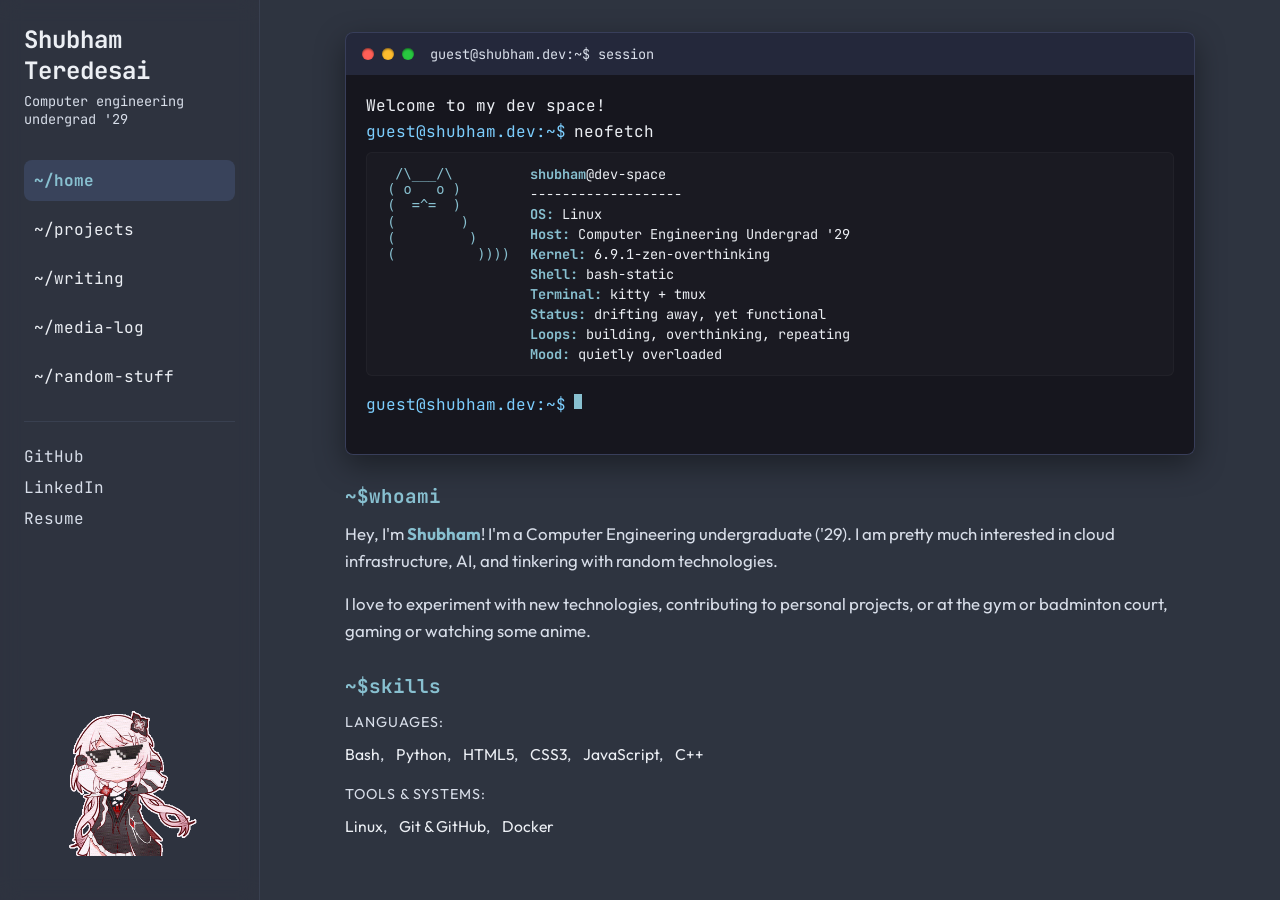
==== commit ee589040: "Updated Porjects page" ====
--- a/index.html
+++ b/index.html
@@ -157,7 +157,10 @@
                 <div class="skills-list">
                   <span class="skill-badge">Bash</span>
                   <span class="skill-badge">Python</span>
-                  <span class="skill-badge">Java</span>
+                  <span class="skill-badge">HTML5</span>
+                  <span class="skill-badge">CSS3</span>
+                  <span class="skill-badge">JavaScript</span>
+                  <span class="skill-badge">C++</span>
                 </div>
               </div>
               <div class="skills-group">
@@ -166,7 +169,7 @@
                   <span class="skill-badge">Linux</span>
                   <span class="skill-badge">Git & GitHub</span>
                   <span class="skill-badge">Docker</span>
-                  <span class="skill-badge">AWS</span>
+                  
                 </div>
               </div>
             </div>
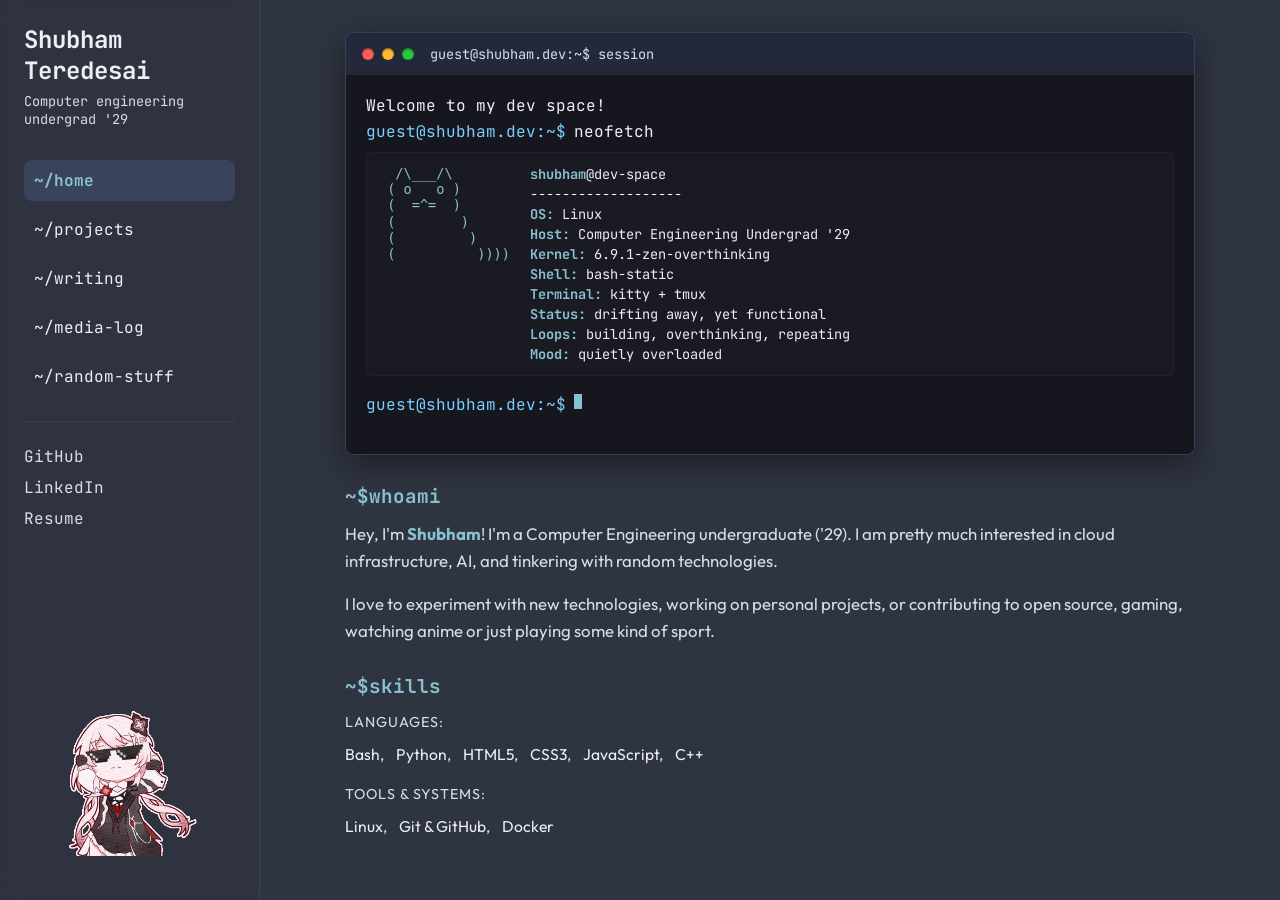
==== commit 60eb3daa: "updated media-log page" ====
--- a/index.html
+++ b/index.html
@@ -3,7 +3,7 @@
   <head>
     <meta charset="UTF-8" />
     <meta name="viewport" content="width=device-width, initial-scale=1.0" />
-    <title>Shubham | Dev Space</title>
+    <title>Clickify | Dev Space</title>
     <link rel="preconnect" href="https://fonts.googleapis.com" />
     <link rel="preconnect" href="https://fonts.gstatic.com" crossorigin />
     <link
@@ -141,9 +141,9 @@
                 infrastructure, AI, and tinkering with random technologies.
               </p>
               <p>
-                I love to experiment with new technologies, contributing to
-                personal projects, or at the gym or badminton court, gaming or
-                watching some anime.
+                I love to experiment with new technologies, working on
+                personal projects, or contributing to open source, gaming,
+                watching anime or just playing some kind of sport.
               </p>
             </div>
           </section>
